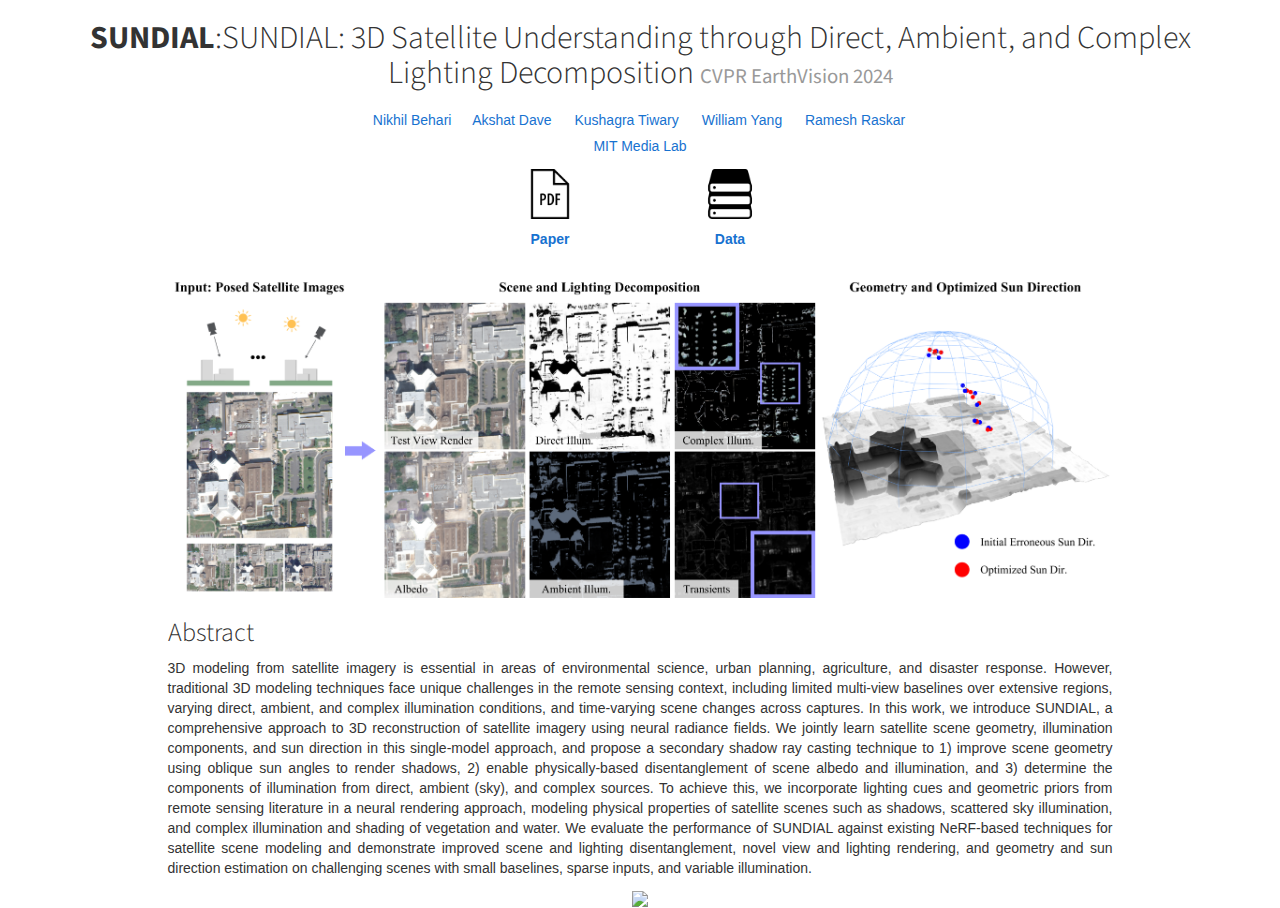
==== sundial/index.html @ db9afb0d "sundial" ====
<!DOCTYPE html>
<html><head lang="en"><meta http-equiv="Content-Type" content="text/html; charset=UTF-8">
    
    <meta http-equiv="x-ua-compatible" content="ie=edge">

    <title>SUNDIAL</title>

    <!-- mirror: F0%9F%AA%9E&lt -->
    <link rel="stylesheet" href="css/bootstrap.min.css">
    <link rel="stylesheet" href="css/font-awesome.min.css">
    <link rel="stylesheet" href="css/codemirror.min.css">
    <link rel="stylesheet" href="css/app.css">

    <script src="js/jquery.min.js"></script>
    <script src="js/bootstrap.min.js"></script>
    <script src="js/codemirror.min.js"></script>
    <script src="js/clipboard.min.js"></script>
    <script src="js/video_comparison.js"></script>
    <script src="js/app.js"></script>
</head>

<body>
    <div class="container" id="header" style="text-align: center; margin: auto;">
        <div class="row" id="title-row" style="max-width: 100%; margin: 0 auto; display: inline-block">
            <h2 class="col-md-12 text-center" id="title">
                <b>SUNDIAL</b>:SUNDIAL: 3D Satellite Understanding through Direct, Ambient, and Complex Lighting Decomposition
                <small>
                    CVPR EarthVision 2024
                </small>
            </h2>
        </div>
        <div class="row" id="author-row" style="margin:0 auto;">
            <div class="col-md-12 text-center" style="display: table; margin:0 auto">
                <table class="author-table" id="author-table">
                    <tr>
                        <td>
                            <a style="text-decoration:none" href="">
                              Nikhil Behari
                        </td>
                        <td>
                            <a style="text-decoration:none" href="https://akshatdave.github.io">
                              Akshat Dave
                        </td>
                        <td>
                            <a style="text-decoration:none" href="">
                             Kushagra Tiwary
                        </td>
                        <td>
                            <a style="text-decoration:none" href="">
                              William Yang
                        </td>
                        <td>
                            <a style="text-decoration:none" href="">
                              Ramesh Raskar
                        </td>
                    </tr>
                </table>
            </div>
            <div class="col-md-12 text-center" style="display: table; margin:0 auto">
                <table class="author-table" id="uni-table">
                    <tr>
                        <td>
                            <a style="text-decoration:none" href="https://www.media.mit.edu/groups/camera-culture/overview/"> MIT Media Lab </a>
                        </td>
                    </tr>
                </table>
            </div>
        </div>
    </div>
    <!-- <script>
        document.getElementById('author-row').style.maxWidth = document.getElementById("title-row").clientWidth + 'px';
    </script> -->
    <div class="container" id="main">
        <div class="row">
                <div class="col-md-4 col-md-offset-4 text-center">
                    <ul class="nav nav-pills nav-justified">
                        <li>
                            <a href="https://openaccess.thecvf.com/content/CVPR2024W/EarthVision/papers/Behari_SUNDIAL_3D_Satellite_Understanding_through_Direct_Ambient_and_Complex_Lighting_CVPRW_2024_paper.pdf">
                            <img src="./img/pdf.png" height="50px">
                                <h4><strong>Paper</strong></h4>
                            </a>
                        </li>
                        <li>
                                <a href="https://ieee-dataport.org/open-access/data-fusion-contest-2019-dfc2019" target="_blank">
                                <img src="./img/data.png" height="50px"> 
                                <h4><strong>Data</strong></h4> 
                                </a>
                        </li> 
                    </ul>
                    
                </div>
        </div>

        <div class="row">
            <div class="col-md-10 col-md-offset-1 text-center">
                <ul class="nav nav-pills nav-justified">
                    <li>
                        <img src="./img/canopy-teaser.png" width="100%">
                    </li>
                </ul>
            </div>
        </div>

        <div class="row">
            <div class="col-md-10 col-md-offset-1">
                <h3>
                    Abstract
                </h3>
                <p class="text-justify">
                    3D modeling from satellite imagery is essential in areas of environmental science, urban planning, agriculture, and disaster response. However, traditional 3D modeling techniques face unique challenges in the remote sensing context, including limited multi-view baselines over extensive regions, varying direct, ambient, and complex illumination conditions, and time-varying scene changes across captures. In this work, we introduce SUNDIAL, a comprehensive approach to 3D reconstruction of satellite imagery using neural radiance fields. We jointly learn satellite scene geometry, illumination components, and sun direction in this single-model approach, and propose a secondary shadow ray casting technique to 1) improve scene geometry using oblique sun angles to render shadows, 2) enable physically-based disentanglement of scene albedo and illumination, and 3) determine the components of illumination from direct, ambient (sky), and complex sources. To achieve this, we incorporate lighting cues and geometric priors from remote sensing literature in a neural rendering approach, modeling physical properties of satellite scenes such as shadows, scattered sky illumination, and complex illumination and shading of vegetation and water. We evaluate the performance of SUNDIAL against existing NeRF-based techniques for satellite scene modeling and demonstrate improved scene and lighting disentanglement, novel view and lighting rendering, and geometry and sun direction estimation on challenging scenes with small baselines, sparse inputs, and variable illumination.                </p>
            </div>
        </div>
        
        <div class="row">
            <div class="col-md-10 col-md-offset-1 text-center">
                <ul class="nav nav-pills nav-justified">
                    <li>
                        <img src="./img/canopy-comp.png" width="100%">
                    </li>
                </ul>
            </div>
        </div>



</body></html>
---- sundial/css/codemirror.min.css ----
.CodeMirror{font-family:monospace;height:300px;color:black}.CodeMirror-lines{padding:4px 0}.CodeMirror pre{padding:0 4px}.CodeMirror-scrollbar-filler,.CodeMirror-gutter-filler{background-color:white}.CodeMirror-gutters{border-right:1px solid #ddd;background-color:#f7f7f7;white-space:nowrap}.CodeMirror-linenumber{padding:0 3px 0 5px;min-width:20px;text-align:right;color:#999;white-space:nowrap}.CodeMirror-guttermarker{color:black}.CodeMirror-guttermarker-subtle{color:#999}.CodeMirror-cursor{border-left:1px solid black;border-right:0;width:0}.CodeMirror div.CodeMirror-secondarycursor{border-left:1px solid silver}.cm-fat-cursor .CodeMirror-cursor{width:auto;border:0;background:#7e7}.cm-fat-cursor div.CodeMirror-cursors{z-index:1}.cm-animate-fat-cursor{width:auto;border:0;-webkit-animation:blink 1.06s steps(1) infinite;-moz-animation:blink 1.06s steps(1) infinite;animation:blink 1.06s steps(1) infinite;background-color:#7e7}@-moz-keyframes blink{50%{background-color:transparent}}@-webkit-keyframes blink{50%{background-color:transparent}}@keyframes blink{50%{background-color:transparent}}.cm-tab{display:inline-block;text-decoration:inherit}.CodeMirror-ruler{border-left:1px solid #ccc;position:absolute}.cm-s-default .cm-header{color:blue}.cm-s-default .cm-quote{color:#090}.cm-negative{color:#d44}.cm-positive{color:#292}.cm-header,.cm-strong{font-weight:bold}.cm-em{font-style:italic}.cm-link{text-decoration:underline}.cm-strikethrough{text-decoration:line-through}.cm-s-default .cm-keyword{color:#708}.cm-s-default .cm-atom{color:#219}.cm-s-default .cm-number{color:#164}.cm-s-default .cm-def{color:#00f}.cm-s-default .cm-variable-2{color:#05a}.cm-s-default .cm-variable-3{color:#085}.cm-s-default .cm-comment{color:#a50}.cm-s-default .cm-string{color:#a11}.cm-s-default .cm-string-2{color:#f50}.cm-s-default .cm-meta{color:#555}.cm-s-default .cm-qualifier{color:#555}.cm-s-default .cm-builtin{color:#30a}.cm-s-default .cm-bracket{color:#997}.cm-s-default .cm-tag{color:#170}.cm-s-default .cm-attribute{color:#00c}.cm-s-default .cm-hr{color:#999}.cm-s-default .cm-link{color:#00c}.cm-s-default .cm-error{color:red}.cm-invalidchar{color:red}.CodeMirror-composing{border-bottom:2px solid}div.CodeMirror span.CodeMirror-matchingbracket{color:#0f0}div.CodeMirror span.CodeMirror-nonmatchingbracket{color:#f22}.CodeMirror-matchingtag{background:rgba(255,150,0,.3)}.CodeMirror-activeline-background{background:#e8f2ff}.CodeMirror{position:relative;overflow:hidden;background:white}.CodeMirror-scroll{overflow:scroll !important;margin-bottom:-30px;margin-right:-30px;padding-bottom:30px;height:100%;outline:0;position:relative}.CodeMirror-sizer{position:relative;border-right:30px solid transparent}.CodeMirror-vscrollbar,.CodeMirror-hscrollbar,.CodeMirror-scrollbar-filler,.CodeMirror-gutter-filler{position:absolute;z-index:6;display:none}.CodeMirror-vscrollbar{right:0;top:0;overflow-x:hidden;overflow-y:scroll}.CodeMirror-hscrollbar{bottom:0;left:0;overflow-y:hidden;overflow-x:scroll}.CodeMirror-scrollbar-filler{right:0;bottom:0}.CodeMirror-gutter-filler{left:0;bottom:0}.CodeMirror-gutters{position:absolute;left:0;top:0;z-index:3}.CodeMirror-gutter{white-space:normal;height:100%;display:inline-block;margin-bottom:-30px;*zoom:1;*display:inline}.CodeMirror-gutter-wrapper{position:absolute;z-index:4;background:none !important;border:none !important}.CodeMirror-gutter-background{position:absolute;top:0;bottom:0;z-index:4}.CodeMirror-gutter-elt{position:absolute;cursor:default;z-index:4}.CodeMirror-gutter-wrapper{-webkit-user-select:none;-moz-user-select:none;user-select:none}.CodeMirror-lines{cursor:text;min-height:1px}.CodeMirror pre{-moz-border-radius:0;-webkit-border-radius:0;border-radius:0;border-width:0;background:transparent;font-family:inherit;font-size:inherit;margin:0;white-space:pre;word-wrap:normal;line-height:inherit;color:inherit;z-index:2;position:relative;overflow:visible;-webkit-tap-highlight-color:transparent}.CodeMirror-wrap pre{word-wrap:break-word;white-space:pre-wrap;word-break:normal}.CodeMirror-linebackground{position:absolute;left:0;right:0;top:0;bottom:0;z-index:0}.CodeMirror-linewidget{position:relative;z-index:2;overflow:auto}.CodeMirror-code{outline:0}.CodeMirror-scroll,.CodeMirror-sizer,.CodeMirror-gutter,.CodeMirror-gutters,.CodeMirror-linenumber{-moz-box-sizing:content-box;box-sizing:content-box}.CodeMirror-measure{position:absolute;width:100%;height:0;overflow:hidden;visibility:hidden}.CodeMirror-cursor{position:absolute}.CodeMirror-measure pre{position:static}div.CodeMirror-cursors{visibility:hidden;position:relative;z-index:3}div.CodeMirror-dragcursors{visibility:visible}.CodeMirror-focused div.CodeMirror-cursors{visibility:visible}.CodeMirror-selected{background:#d9d9d9}.CodeMirror-focused .CodeMirror-selected{background:#d7d4f0}.CodeMirror-crosshair{cursor:crosshair}.CodeMirror-line::selection,.CodeMirror-line>span::selection,.CodeMirror-line>span>span::selection{background:#d7d4f0}.CodeMirror-line::-moz-selection,.CodeMirror-line>span::-moz-selection,.CodeMirror-line>span>span::-moz-selection{background:#d7d4f0}.cm-searching{background:#ffa;background:rgba(255,255,0,.4)}.CodeMirror span{*vertical-align:text-bottom}.cm-force-border{padding-right:.1px}@media print{.CodeMirror div.CodeMirror-cursors{visibility:hidden}}.cm-tab-wrap-hack:after{content:''}span.CodeMirror-selectedtext{background:0}
---- sundial/css/app.css ----
/* latin-ext */
@font-face {
  font-family: 'Lato';
  font-style: italic;
  font-weight: 400;
  src: local('Lato Italic'), local('Lato-Italic'), url(https://fonts.gstatic.com/s/lato/v15/S6u8w4BMUTPHjxsAUi-qNiXg7eU0.woff2) format('woff2');
  unicode-range: U+0100-024F, U+0259, U+1E00-1EFF, U+2020, U+20A0-20AB, U+20AD-20CF, U+2113, U+2C60-2C7F, U+A720-A7FF;
}
/* latin */
@font-face {
  font-family: 'Lato';
  font-style: italic;
  font-weight: 400;
  src: local('Lato Italic'), local('Lato-Italic'), url(https://fonts.gstatic.com/s/lato/v15/S6u8w4BMUTPHjxsAXC-qNiXg7Q.woff2) format('woff2');
  unicode-range: U+0000-00FF, U+0131, U+0152-0153, U+02BB-02BC, U+02C6, U+02DA, U+02DC, U+2000-206F, U+2074, U+20AC, U+2122, U+2191, U+2193, U+2212, U+2215, U+FEFF, U+FFFD;
}
/* latin-ext */
@font-face {
  font-family: 'Lato';
  font-style: italic;
  font-weight: 700;
  src: local('Lato Bold Italic'), local('Lato-BoldItalic'), url(https://fonts.gstatic.com/s/lato/v15/S6u_w4BMUTPHjxsI5wq_FQftx9897sxZ.woff2) format('woff2');
  unicode-range: U+0100-024F, U+0259, U+1E00-1EFF, U+2020, U+20A0-20AB, U+20AD-20CF, U+2113, U+2C60-2C7F, U+A720-A7FF;
}
/* latin */
@font-face {
  font-family: 'Lato';
  font-style: italic;
  font-weight: 700;
  src: local('Lato Bold Italic'), local('Lato-BoldItalic'), url(https://fonts.gstatic.com/s/lato/v15/S6u_w4BMUTPHjxsI5wq_Gwftx9897g.woff2) format('woff2');
  unicode-range: U+0000-00FF, U+0131, U+0152-0153, U+02BB-02BC, U+02C6, U+02DA, U+02DC, U+2000-206F, U+2074, U+20AC, U+2122, U+2191, U+2193, U+2212, U+2215, U+FEFF, U+FFFD;
}
/* latin-ext */
@font-face {
  font-family: 'Lato';
  font-style: normal;
  font-weight: 400;
  src: local('Lato Regular'), local('Lato-Regular'), url(https://fonts.gstatic.com/s/lato/v15/S6uyw4BMUTPHjxAwXiWtFCfQ7A.woff2) format('woff2');
  unicode-range: U+0100-024F, U+0259, U+1E00-1EFF, U+2020, U+20A0-20AB, U+20AD-20CF, U+2113, U+2C60-2C7F, U+A720-A7FF;
}
/* latin */
@font-face {
  font-family: 'Lato';
  font-style: normal;
  font-weight: 400;
  src: local('Lato Regular'), local('Lato-Regular'), url(https://fonts.gstatic.com/s/lato/v15/S6uyw4BMUTPHjx4wXiWtFCc.woff2) format('woff2');
  unicode-range: U+0000-00FF, U+0131, U+0152-0153, U+02BB-02BC, U+02C6, U+02DA, U+02DC, U+2000-206F, U+2074, U+20AC, U+2122, U+2191, U+2193, U+2212, U+2215, U+FEFF, U+FFFD;
}
/* latin-ext */
@font-face {
  font-family: 'Lato';
  font-style: normal;
  font-weight: 700;
  src: local('Lato Bold'), local('Lato-Bold'), url(https://fonts.gstatic.com/s/lato/v15/S6u9w4BMUTPHh6UVSwaPGQ3q5d0N7w.woff2) format('woff2');
  unicode-range: U+0100-024F, U+0259, U+1E00-1EFF, U+2020, U+20A0-20AB, U+20AD-20CF, U+2113, U+2C60-2C7F, U+A720-A7FF;
}
/* latin */
@font-face {
  font-family: 'Lato';
  font-style: normal;
  font-weight: 700;
  src: local('Lato Bold'), local('Lato-Bold'), url(https://fonts.gstatic.com/s/lato/v15/S6u9w4BMUTPHh6UVSwiPGQ3q5d0.woff2) format('woff2');
  unicode-range: U+0000-00FF, U+0131, U+0152-0153, U+02BB-02BC, U+02C6, U+02DA, U+02DC, U+2000-206F, U+2074, U+20AC, U+2122, U+2191, U+2193, U+2212, U+2215, U+FEFF, U+FFFD;
}

a {
  color: #1772d0;
  text-decoration: none;
}

a:focus,
a:hover {
  color: #f09228;
  text-decoration: none;
}

body,
td,
th,
tr,
p,
a {
  font-family: 'Lato', Verdana, Helvetica, sans-serif;
  font-size: 14px
}

strong {
  font-family: 'Lato', Verdana, Helvetica, sans-serif;
  font-size: 14px;
}

heading {
  font-family: 'Lato', Verdana, Helvetica, sans-serif;
  font-size: 22px;
}

papertitle {
  font-family: 'Lato', Verdana, Helvetica, sans-serif;
  font-size: 14px;
  font-weight: 700
}

name {
  font-family: 'Lato', Verdana, Helvetica, sans-serif;
  font-size: 32px;
}

.one {
  width: 160px;
  height: 160px;
  position: relative;
}

.two {
  width: 160px;
  height: 160px;
  position: absolute;
  transition: opacity .2s ease-in-out;
  -moz-transition: opacity .2s ease-in-out;
  -webkit-transition: opacity .2s ease-in-out;
}

.fade {
  transition: opacity .2s ease-in-out;
  -moz-transition: opacity .2s ease-in-out;
  -webkit-transition: opacity .2s ease-in-out;
}

span.highlight {
  background-color: #ffffd0;
}

.CodeMirror {
    font-size: .8em;
    height: auto;
}

.CodeMirror-scroll {
    overflow-y: hidden;
    overflow-x: auto;
}



#header_img {
    margin-top: 2em;
    margin-bottom: 1em;
}

.list-inline {
	list-style: none;
	margin-left: -0.5em;
	margin-right: -0.5em;
	padding-left: 0;
}

.list-inline > li {
	display: inline-block;
	margin-left: 0.5em;
	margin-right: 0.5em;
}

.author-table, th, td {
    table-layout: fixed;
    vertical-align: top;
    margin-left: auto;
    margin-right: auto;
    max-width: none;
    width: auto;
    min-width: 50%;
    padding: 3px;
}

.video-compare-container {
  width: 63%;
  margin: 0 auto;
  position: relative;
  display: block;
  line-height: 0;
}

.video {
  width: 100%;
  height: auto;
  position: relative;
  top: 0;
  left: 0;
}

.videoMerge {
  position: relative;
  top: 0;
  left: 0;
  z-index: 10;
  width: 100%;
  display: block;
  margin: 0 auto;
  background-size: cover;
}

.cropped-video{
    width: 100%;
    overflow:hidden;
    display:block;
}
#videoUI {
    font-family: Helvetica Neue Regular, Helvetica, Arial, sans-serif;
    display: flex;
    justify-content: space-between;
    background: #f5f5f5;
    
}
#videoUI button {
    padding: 1rem;
    font-weight: 400;
    font-size: 1.3rem;
    border: none;
    background: none;
    cursor: pointer;
    outline: none;
}
#videoUI button:hover {
    background: #8e8b8b;
    color: white;
}
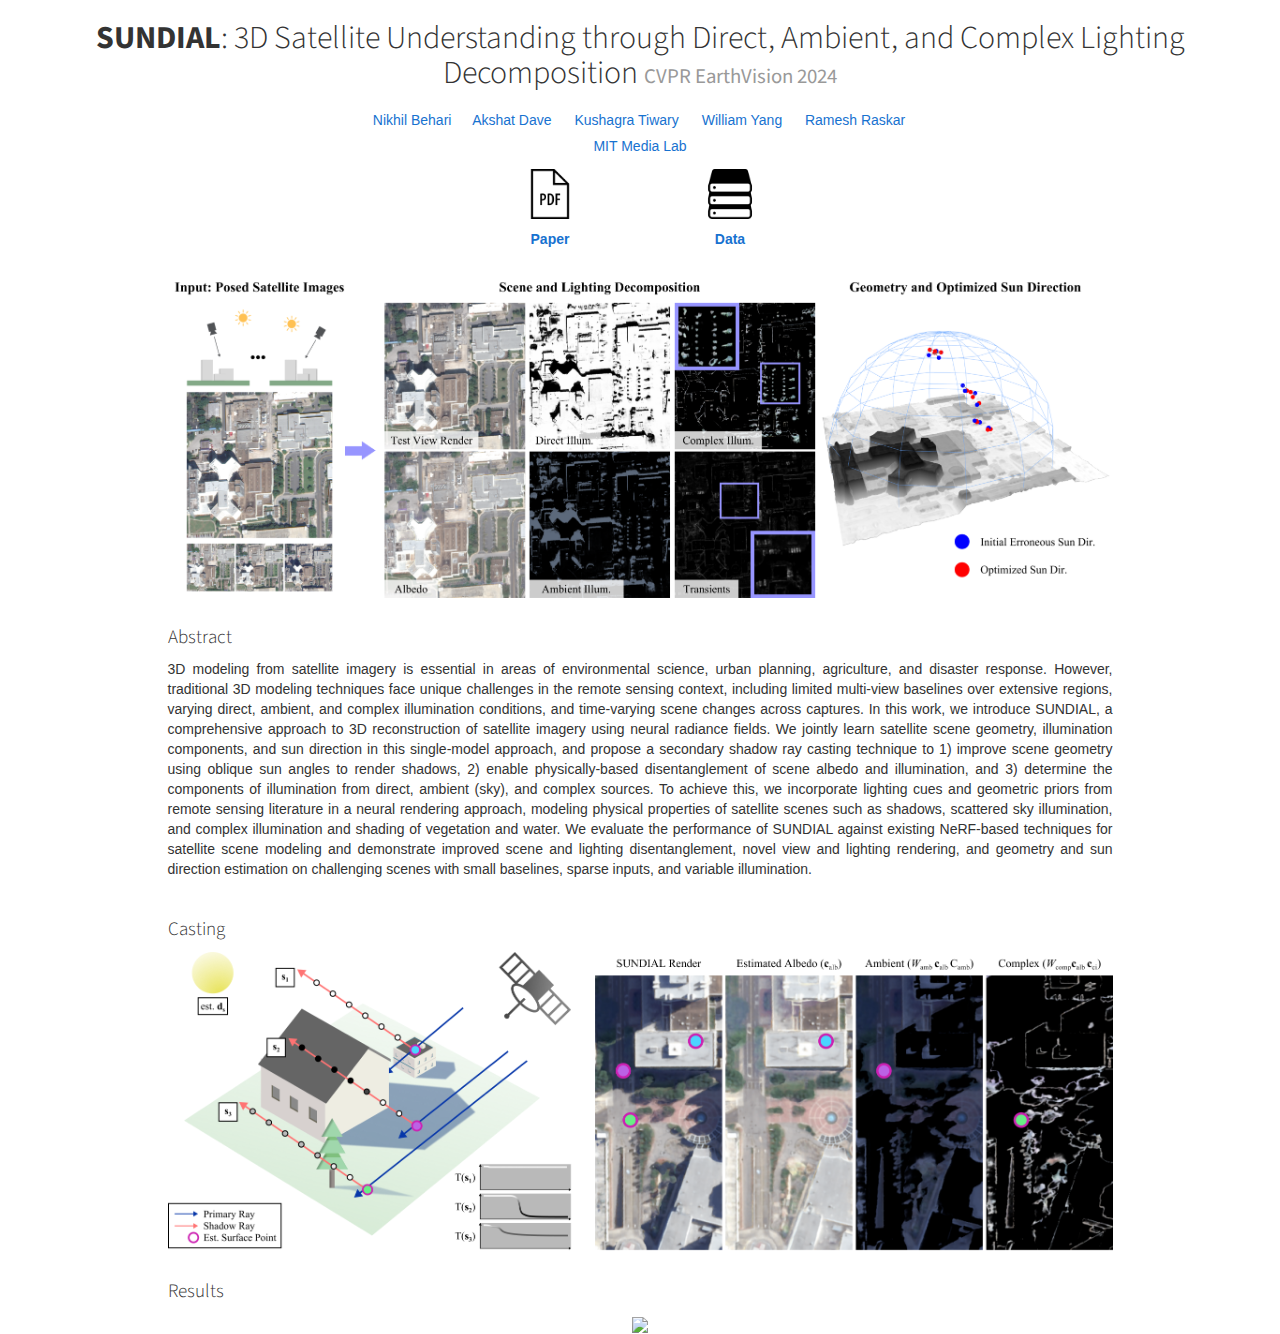
==== commit ed423c2b: "update sundial" ====
--- a/sundial/index.html
+++ b/sundial/index.html
@@ -23,7 +23,7 @@
     <div class="container" id="header" style="text-align: center; margin: auto;">
         <div class="row" id="title-row" style="max-width: 100%; margin: 0 auto; display: inline-block">
             <h2 class="col-md-12 text-center" id="title">
-                <b>SUNDIAL</b>:SUNDIAL: 3D Satellite Understanding through Direct, Ambient, and Complex Lighting Decomposition
+                <b>SUNDIAL</b>: 3D Satellite Understanding through Direct, Ambient, and Complex Lighting Decomposition
                 <small>
                     CVPR EarthVision 2024
                 </small>
@@ -101,18 +101,38 @@
             </div>
         </div>
 
+        <br/>
         <div class="row">
             <div class="col-md-10 col-md-offset-1">
-                <h3>
+                <h4>
                     Abstract
-                </h3>
+                </h4>
                 <p class="text-justify">
                     3D modeling from satellite imagery is essential in areas of environmental science, urban planning, agriculture, and disaster response. However, traditional 3D modeling techniques face unique challenges in the remote sensing context, including limited multi-view baselines over extensive regions, varying direct, ambient, and complex illumination conditions, and time-varying scene changes across captures. In this work, we introduce SUNDIAL, a comprehensive approach to 3D reconstruction of satellite imagery using neural radiance fields. We jointly learn satellite scene geometry, illumination components, and sun direction in this single-model approach, and propose a secondary shadow ray casting technique to 1) improve scene geometry using oblique sun angles to render shadows, 2) enable physically-based disentanglement of scene albedo and illumination, and 3) determine the components of illumination from direct, ambient (sky), and complex sources. To achieve this, we incorporate lighting cues and geometric priors from remote sensing literature in a neural rendering approach, modeling physical properties of satellite scenes such as shadows, scattered sky illumination, and complex illumination and shading of vegetation and water. We evaluate the performance of SUNDIAL against existing NeRF-based techniques for satellite scene modeling and demonstrate improved scene and lighting disentanglement, novel view and lighting rendering, and geometry and sun direction estimation on challenging scenes with small baselines, sparse inputs, and variable illumination.                </p>
             </div>
         </div>
-        
+
+        <br/><div class="row"><div class="col-md-10 col-md-offset-1"><h4>
+            Casting
+        </h4></div></div>
         <div class="row">
             <div class="col-md-10 col-md-offset-1 text-center">
+                
+                <ul class="nav nav-pills nav-justified">
+                    <li>
+                        <img src="./img/canopy_casting.png" width="100%">
+                    </li>
+                </ul>
+            </div>
+        </div>
+
+        
+        <br/><div class="row"><div class="col-md-10 col-md-offset-1"><h4>
+            Results
+        </h4></div></div>
+        <div class="row">
+            <div class="col-md-10 col-md-offset-1 text-center">
+                
                 <ul class="nav nav-pills nav-justified">
                     <li>
                         <img src="./img/canopy-comp.png" width="100%">
@@ -123,4 +143,6 @@
 
 
 
+
+
 </body></html>
